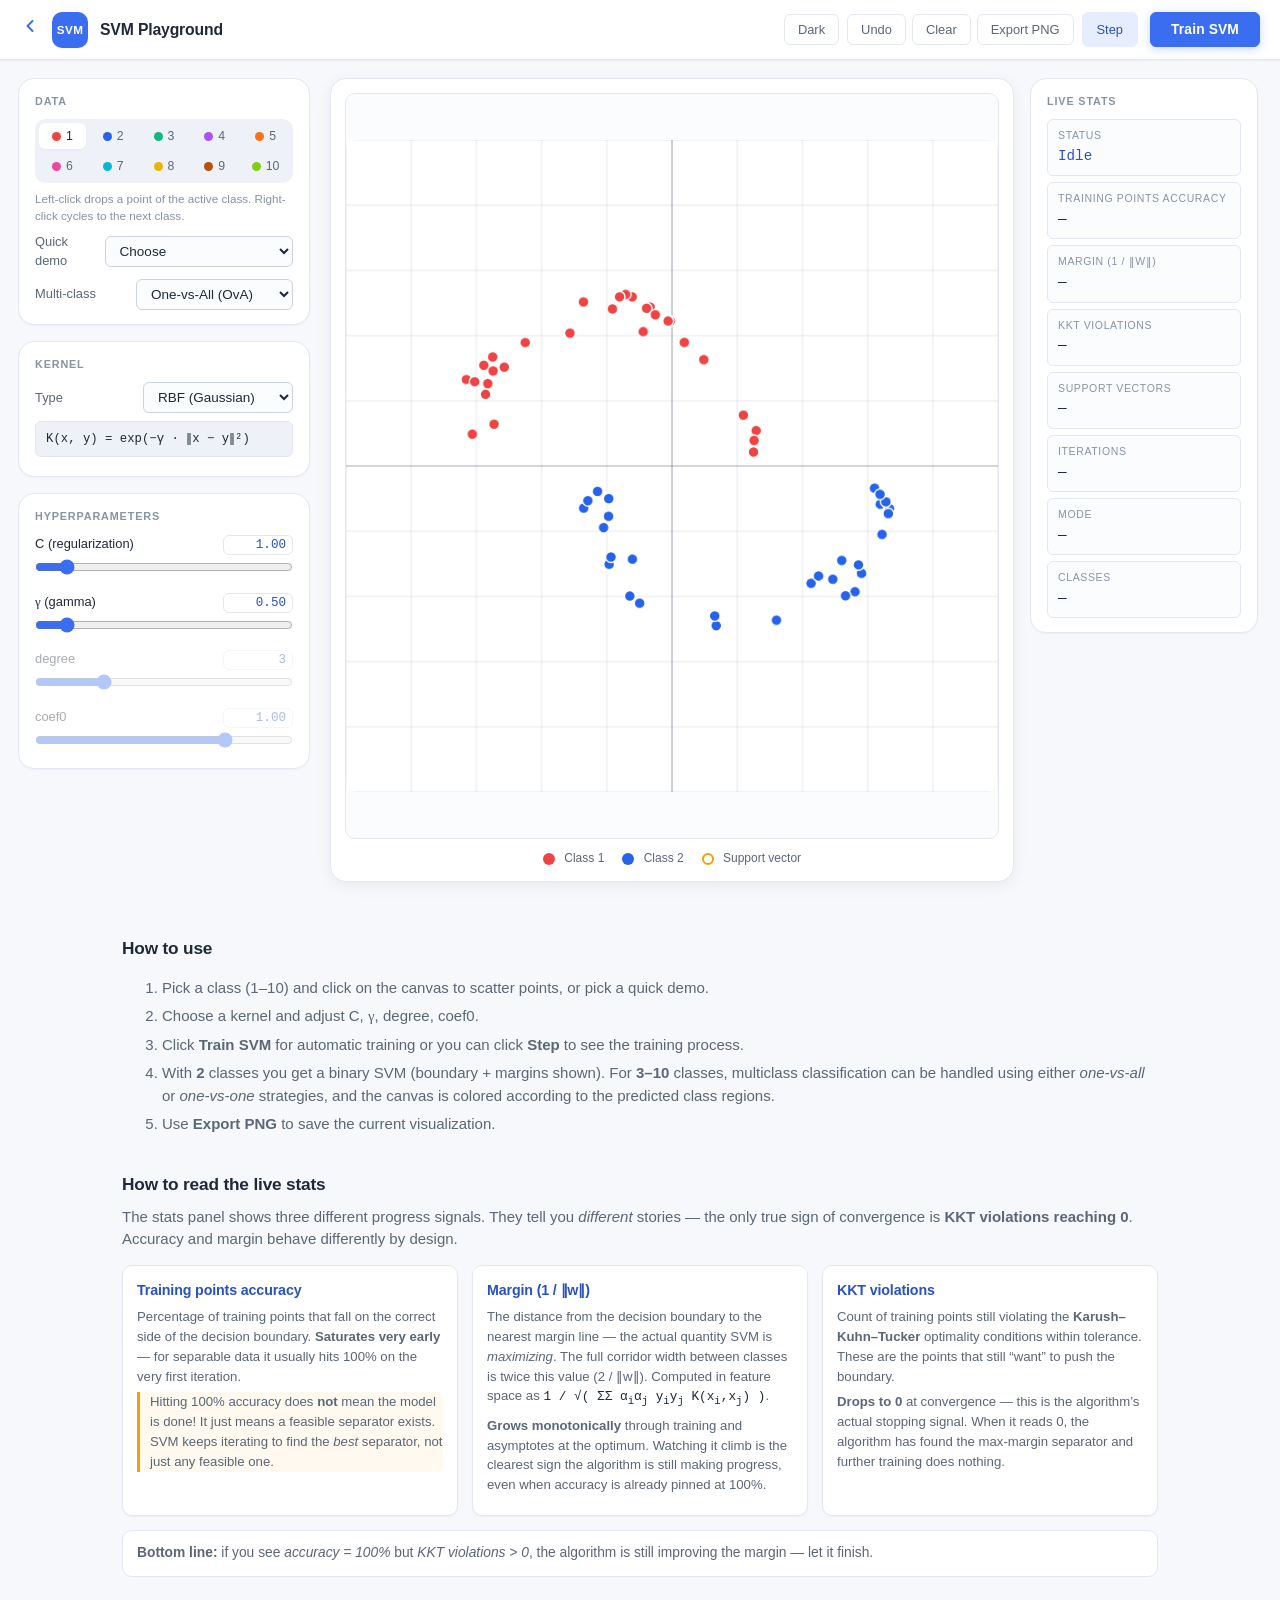
==== simulation.html @ 66a1f5a6 "feat: add landing page and refactor simulator into a dedicated page" ====
<!DOCTYPE html>
<html lang="en">
<head>
    <meta charset="UTF-8" />
    <meta name="viewport" content="width=device-width, initial-scale=1.0" />
    <title>SVM Playground — Interactive Simulation</title>
    <meta name="description" content="Train and visualize Support Vector Machines in real time. Choose kernels, tweak hyperparameters, and watch the decision boundary form." />
    <link rel="stylesheet" href="css/base.css" />
    <link rel="stylesheet" href="css/layout.css" />
    <link rel="stylesheet" href="css/components.css" />
    <script>
        // Apply persisted theme synchronously to avoid a flash of light mode.
        try {
            const t = localStorage.getItem('svm-theme');
            if (t === 'dark') document.documentElement.setAttribute('data-theme', 'dark');
        } catch (_) { /* localStorage may be blocked — fall back to light */ }
    </script>
</head>
<body>
    <header class="topbar" role="banner">
        <div class="brand">
            <a href="index.html" class="back-link" aria-label="Back to Learn">
                <svg width="20" height="20" viewBox="0 0 20 20" fill="none" aria-hidden="true">
                    <path d="M12.5 15L7.5 10L12.5 5" stroke="currentColor" stroke-width="2" stroke-linecap="round" stroke-linejoin="round"/>
                </svg>
            </a>
            <div class="logo" aria-hidden="true">SVM</div>
            <div class="brand-text">
                <h1>SVM Playground</h1>
            </div>
        </div>

        <div class="topbar-actions">
            <button id="btn-theme" class="btn btn-ghost btn-theme" aria-label="Toggle dark mode" aria-pressed="false">Dark</button>
            <div class="action-group">
                <button id="btn-undo"   class="btn btn-ghost">Undo</button>
                <button id="btn-clear"  class="btn btn-ghost">Clear</button>
                <button id="btn-export" class="btn btn-ghost">Export PNG</button>
            </div>
            <button id="btn-step"  class="btn btn-step">Step</button>
            <button id="btn-train" class="btn btn-primary btn-train">Train SVM</button>
        </div>
    </header>

    <main class="app-shell" role="main">
        <!-- ========== Left rail: data + kernel + sliders ========== -->
        <aside class="rail rail-left" aria-label="Controls">
            <section class="panel">
                <h2>Data</h2>
                <div class="class-toggle" role="group" aria-label="Active class">
                    <button class="class-btn active" data-class="1"><span class="dot dot-c1"></span> 1</button>
                    <button class="class-btn"        data-class="2"><span class="dot dot-c2"></span> 2</button>
                    <button class="class-btn"        data-class="3"><span class="dot dot-c3"></span> 3</button>
                    <button class="class-btn"        data-class="4"><span class="dot dot-c4"></span> 4</button>
                    <button class="class-btn"        data-class="5"><span class="dot dot-c5"></span> 5</button>
                    <button class="class-btn"        data-class="6"><span class="dot dot-c6"></span> 6</button>
                    <button class="class-btn"        data-class="7"><span class="dot dot-c7"></span> 7</button>
                    <button class="class-btn"        data-class="8"><span class="dot dot-c8"></span> 8</button>
                    <button class="class-btn"        data-class="9"><span class="dot dot-c9"></span> 9</button>
                    <button class="class-btn"        data-class="10"><span class="dot dot-c10"></span> 10</button>
                </div>
                <p class="hint">Left-click drops a point of the active class. Right-click cycles to the next class.</p>

                <div class="row">
                    <label for="demo-select">Quick demo</label>
                    <select id="demo-select">
                        <option value="">Choose</option>
                        <optgroup label="Binary">
                            <option value="linear">Linearly separable</option>
                            <option value="xor">XOR</option>
                            <option value="circles">Concentric circles</option>
                            <option value="moons">Two moons</option>
                            <option value="spiral">Two spirals</option>
                        </optgroup>
                        <optgroup label="Multi-class">
                            <option value="three-blobs">3 blobs</option>
                            <option value="four-blobs">4 blobs (corners)</option>
                            <option value="three-rings">3 concentric rings</option>
                            <option value="five-blobs">5 blobs (center + cardinal)</option>
                            <option value="ten-blobs">10 blobs (circle, K=10)</option>
                        </optgroup>
                    </select>
                </div>

                <div class="row">
                    <label for="multiclass-mode">Multi-class</label>
                    <select id="multiclass-mode">
                        <option value="ova" selected>One-vs-All (OvA)</option>
                        <option value="ovo">One-vs-One (OvO)</option>
                    </select>
                </div>
            </section>

            <section class="panel">
                <h2>Kernel</h2>
                <div class="row">
                    <label for="kernel-select">Type</label>
                    <select id="kernel-select">
                        <option value="linear">Linear</option>
                        <option value="poly">Polynomial</option>
                        <option value="rbf" selected>RBF (Gaussian)</option>
                        <option value="sigmoid">Sigmoid</option>
                    </select>
                </div>
                <p id="kernel-formula" class="formula"></p>
            </section>

            <section class="panel panel-params">
                <h2>Hyperparameters</h2>

                <div class="slider-row">
                    <div class="slider-label">
                        <span>C (regularization)</span>
                        <input id="out-c" class="slider-value" type="number" min="0.01" max="10" step="0.01" value="1.00" aria-label="C value" />
                    </div>
                    <input id="param-c" type="range" min="0.01" max="10" step="0.01" value="1" />
                </div>

                <div class="slider-row" data-param="gamma">
                    <div class="slider-label">
                        <span><span style="font-family:serif;">γ</span> (gamma)</span>
                        <input id="out-gamma" class="slider-value" type="number" min="0.01" max="5" step="0.01" value="0.50" aria-label="gamma value" />
                    </div>
                    <input id="param-gamma" type="range" min="0.01" max="5" step="0.01" value="0.5" />
                </div>

                <div class="slider-row" data-param="degree">
                    <div class="slider-label">
                        <span>degree</span>
                        <input id="out-degree" class="slider-value" type="number" min="2" max="6" step="1" value="3" aria-label="degree value" />
                    </div>
                    <input id="param-degree" type="range" min="2" max="6" step="1" value="3" />
                </div>

                <div class="slider-row" data-param="coef0">
                    <div class="slider-label">
                        <span>coef0</span>
                        <input id="out-coef0" class="slider-value" type="number" min="-2" max="2" step="0.01" value="1.00" aria-label="coef0 value" />
                    </div>
                    <input id="param-coef0" type="range" min="-2" max="2" step="0.01" value="1" />
                </div>
            </section>
        </aside>

        <!-- ========== Center: canvas ========== -->
        <section class="canvas-area" aria-label="Visualization">
            <div class="canvas-frame">
                <canvas id="canvas" width="720" height="720" aria-label="SVM visualization"></canvas>
            </div>
            <div id="legend" class="legend" aria-label="Legend"></div>
        </section>

        <!-- ========== Right rail: live stats ========== -->
        <aside class="rail rail-right" aria-label="Live stats">
            <section class="panel panel-stats">
                <h2>Live stats</h2>
                <div class="stats">
                    <div class="stat"><span class="stat-label">Status</span><span id="stat-status" class="stat-val">Idle</span></div>
                    <div class="stat"><span class="stat-label">Training points accuracy</span><span id="stat-acc" class="stat-val">—</span></div>
                    <div class="stat"><span class="stat-label">Margin (1 / &Vert;w&Vert;)</span><span id="stat-margin" class="stat-val">—</span></div>
                    <div class="stat"><span class="stat-label">KKT violations</span><span id="stat-kkt" class="stat-val">—</span></div>
                    <div class="stat"><span class="stat-label">Support vectors</span><span id="stat-sv" class="stat-val">—</span></div>
                    <div class="stat"><span class="stat-label">Iterations</span><span id="stat-iter" class="stat-val">—</span></div>
                    <div class="stat"><span class="stat-label">Mode</span><span id="stat-mode" class="stat-val">—</span></div>
                    <div class="stat"><span class="stat-label">Classes</span><span id="stat-classes" class="stat-val">—</span></div>
                </div>
            </section>
        </aside>
    </main>

    <!-- ========== Info sections (below the simulation) ========== -->
    <section id="how-to" class="info-section">
        <h2>How to use</h2>
        <ol>
            <li>Pick a class (1&ndash;10) and click on the canvas to scatter points, or pick a quick demo.</li>
            <li>Choose a kernel and adjust C, <span style="font-family:serif;">γ</span>, degree, coef0.</li>
            <li>Click <strong>Train SVM</strong> for automatic training or you can click 
                <strong>Step</strong> to see the training process.</li>
            <li>With <strong>2</strong> classes you get a binary SVM (boundary + margins shown). For <strong>3–10</strong>
                 classes, multiclass classification can be handled using either <em>one-vs-all</em> or <em>one-vs-one</em> 
                 strategies, and the canvas is colored according to the predicted class regions.</li>
            <li>Use <strong>Export PNG</strong> to save the current visualization.</li>
        </ol>
    </section>

    <section id="metrics" class="info-section">
        <h2>How to read the live stats</h2>
        <p>
            The stats panel shows three different progress signals. They tell you
            <em>different</em> stories &mdash; the only true sign of convergence is
            <strong>KKT violations reaching 0</strong>. Accuracy and margin behave 
            differently by design.
        </p>

        <div class="metrics-grid">
            <article>
                <h3>Training points accuracy</h3>
                <p>
                    Percentage of training points that fall on the correct side of the
                    decision boundary. <strong>Saturates very early</strong> &mdash; for
                    separable data it usually hits 100% on the very first iteration.
                </p>
                <p class="metric-warn">
                    Hitting 100% accuracy does <strong>not</strong> mean the model is done!
                    It just means a feasible separator exists. SVM keeps iterating to find
                    the <em>best</em> separator, not just any feasible one.
                </p>
            </article>

            <article>
                <h3>Margin (1 / &Vert;w&Vert;)</h3>
                <p>
                    The distance from the decision boundary to the nearest margin line &mdash; the actual
                    quantity SVM is <em>maximizing</em>. The full corridor width between classes is twice 
                    this value (2&nbsp;/&nbsp;&Vert;w&Vert;). Computed in feature space as
                    <span class="formula-inline">1 / &radic;( &Sigma;&Sigma; &alpha;<sub>i</sub>&alpha;<sub>j</sub> y<sub>i</sub>y<sub>j</sub> K(x<sub>i</sub>,x<sub>j</sub>) )</span>.
                </p>
                <p>
                    <strong>Grows monotonically</strong> through training and asymptotes at the
                    optimum. Watching it climb is the clearest sign the algorithm is still making
                    progress, even when accuracy is already pinned at 100%.
                </p>
            </article>

            <article>
                <h3>KKT violations</h3>
                <p>
                    Count of training points still violating the
                    <strong>Karush&ndash;Kuhn&ndash;Tucker</strong> optimality conditions
                    within tolerance. These are the points that still &ldquo;want&rdquo; to push
                    the boundary.
                </p>
                <p>
                    <strong>Drops to 0</strong> at convergence &mdash; this is the algorithm&rsquo;s
                    actual stopping signal. When it reads 0, the algorithm has found the
                    max-margin separator and further training does nothing.
                </p>
            </article>
        </div>

        <p class="metric-summary">
            <strong>Bottom line:</strong> if you see
            <em>accuracy = 100%</em> but <em>KKT violations &gt; 0</em>, the algorithm
            is still improving the margin &mdash; let it finish.
        </p>
    </section>

    <script type="module" src="js/main.js"></script>
</body>
</html>
---- css/base.css ----
/* =========================================================
   base.css — theme tokens, reset, typography
   ========================================================= */

:root {
    /* surface */
    --bg: #f6f8fb;
    --bg-soft: #eef2f8;
    --surface: #ffffff;
    --surface-2: #fbfcfe;
    --border: #e3e8f0;
    --border-strong: #cbd3e1;

    /* text */
    --text: #1f2937;
    --text-muted: #5b6776;
    --text-faint: #8893a4;

    /* accent */
    --accent: #3a6df0;
    --accent-strong: #2851c4;
    --accent-soft: #e6edff;

    /* canvas (kept identical in light/dark so the heatmap colors stay readable) */
    --canvas-bg: #ffffff;
    --canvas-axis: rgba(0, 0, 0, 0.08);

    /* class colors (1..10) */
    --c1:  #ef4444; --c1-soft:  #fde2e2;
    --c2:  #2563eb; --c2-soft:  #dde7fb;
    --c3:  #10b981; --c3-soft:  #d1fae5;
    --c4:  #a855f7; --c4-soft:  #f3e8ff;
    --c5:  #f97316; --c5-soft:  #ffedd5;
    --c6:  #ec4899; --c6-soft:  #fce7f3;
    --c7:  #06b6d4; --c7-soft:  #cffafe;
    --c8:  #eab308; --c8-soft:  #fef9c3;
    --c9:  #b45309; --c9-soft:  #fef3c7;
    --c10: #84cc16; --c10-soft: #ecfccb;

    /* annotations */
    --sv: #f59e0b;
    --boundary: #111827;
    --margin: #6b7280;

    /* shadow */
    --shadow-sm: 0 1px 2px rgba(15, 23, 42, 0.04);
    --shadow-md: 0 4px 16px rgba(15, 23, 42, 0.06);
    --shadow-lg: 0 12px 32px rgba(15, 23, 42, 0.08);

    /* scrollable rails — Firefox scrollbar-color + WebKit below */
    --scrollbar-track: var(--bg-soft);
    --scrollbar-thumb: #b4becf;
    --scrollbar-thumb-hover: #97a4b8;

    /* radii */
    --radius-sm: 6px;
    --radius: 10px;
    --radius-lg: 16px;

    /* fonts */
    --font: -apple-system, BlinkMacSystemFont, "Segoe UI", Roboto, "Helvetica Neue", Arial, sans-serif;
    --mono: "SFMono-Regular", Menlo, Consolas, monospace;

    /* app shell metrics */
    --topbar-h: 60px;
    --rail-left-w: 296px;
    --rail-right-w: 232px;
    --shell-gap: 16px;
    --shell-pad: 18px;
}

/* ---------- Dark theme ----------
   Activated by setting `data-theme="dark"` on <html>. The class color tokens
   (--c1..--c10, --sv) are kept identical so the canvas heatmap and class
   buttons read the same way. We also keep the canvas background white so
   the soft heatmap tints stay accurate. */
:root[data-theme="dark"] {
    --bg: #0b1220;
    --bg-soft: #0f172a;
    --surface: #111a2e;
    --surface-2: #0d1626;
    --border: #1f2a44;
    --border-strong: #2a395a;

    --text: #e2e8f0;
    --text-muted: #9aa6bd;
    --text-faint: #6b7691;

    --accent: #5b8cff;
    --accent-strong: #93b4ff;
    --accent-soft: rgba(91, 140, 255, 0.16);

    /* Boundary/margin tokens here only style the legend swatches outside
       the canvas — flipped to light so they're visible on dark surfaces.
       The actual on-canvas boundary color is hardcoded in JS and stays dark. */
    --boundary: #e2e8f0;
    --margin: #94a3b8;

    --shadow-sm: 0 1px 2px rgba(0, 0, 0, 0.4);
    --shadow-md: 0 4px 16px rgba(0, 0, 0, 0.5);
    --shadow-lg: 0 12px 32px rgba(0, 0, 0, 0.55);

    --scrollbar-track: var(--surface-2);
    --scrollbar-thumb: #3d4f70;
    --scrollbar-thumb-hover: #5a6f94;
}

* { box-sizing: border-box; }

html, body {
    margin: 0;
    padding: 0;
    background: var(--bg);
    color: var(--text);
    font-family: var(--font);
    font-size: 15px;
    line-height: 1.5;
    -webkit-font-smoothing: antialiased;
}

h1, h2, h3 { margin: 0; font-weight: 600; letter-spacing: -0.01em; }
h1 { font-size: 1.4rem; }
h2 { font-size: 1.05rem; }
h3 { font-size: 0.95rem; }
p  { margin: 0.4em 0; }
a  { color: var(--accent); text-decoration: none; }
a:hover { text-decoration: underline; }

select, input, button {
    font-family: inherit;
    font-size: 0.9rem;
}
select:focus, input:focus, button:focus {
    outline: 2px solid var(--accent-soft);
    outline-offset: 1px;
}

.formula {
    font-family: var(--mono);
    background: var(--bg-soft);
    border: 1px solid var(--border);
    border-radius: var(--radius-sm);
    padding: 8px 10px;
    font-size: 0.82rem;
    color: var(--text);
    margin-top: 8px;
    overflow-x: auto;
}
---- css/layout.css ----
/* =========================================================
   layout.css — page structure: topbar, no-scroll app shell,
                info sections, footer.

   The page is laid out as a "pro app" shell:

       ┌──────────────────────────────────────────────────────┐
       │  TOPBAR  brand · nav · …actions… · [Train SVM]       │  60px sticky
       ├────────────┬───────────────────────────┬─────────────┤
       │ left rail  │      canvas (square)      │ right rail  │
       │ (controls) │      + legend below       │ (live stats)│  100vh − topbar
       └────────────┴───────────────────────────┴─────────────┘
       (educational sections live below this shell, reachable
        only by intentional scrolling)
   ========================================================= */

/* ---------- Topbar ---------- */
.topbar {
    position: sticky;
    top: 0;
    z-index: 20;
    height: var(--topbar-h);
    display: flex;
    align-items: center;
    gap: 18px;
    padding: 0 20px;
    background: var(--surface);
    border-bottom: 1px solid var(--border);
    box-shadow: var(--shadow-sm);
}

.brand {
    display: flex;
    align-items: center;
    gap: 12px;
    flex-shrink: 0;
}
.logo {
    width: 36px;
    height: 36px;
    border-radius: var(--radius);
    background: var(--accent);
    color: #fff;
    display: grid;
    place-items: center;
    font-weight: 700;
    font-size: 0.78rem;
    letter-spacing: 0.04em;
    box-shadow: var(--shadow-sm);
}
.brand-text h1 {
    font-size: 1.05rem;
    line-height: 1;
}

.topbar-actions {
    margin-left: auto;
    display: flex;
    align-items: center;
    gap: 8px;
}
.action-group {
    display: flex;
    gap: 6px;
}

/* ---------- App shell ---------- */
.app-shell {
    height: calc(100vh - var(--topbar-h));
    display: grid;
    grid-template-columns: var(--rail-left-w) minmax(0, 1fr) var(--rail-right-w);
    gap: var(--shell-gap);
    padding: var(--shell-pad);
    overflow: hidden;
}

.rail {
    display: flex;
    flex-direction: column;
    gap: var(--shell-gap);
    min-height: 0;
    min-width: 0;
    overflow-y: auto;
    padding-right: 4px;
    scrollbar-width: thin;
    scrollbar-color: var(--scrollbar-thumb) var(--scrollbar-track);
}
.rail::-webkit-scrollbar {
    width: 8px;
}
.rail::-webkit-scrollbar-track {
    background: var(--scrollbar-track);
    border-radius: 4px;
}
.rail::-webkit-scrollbar-thumb {
    background: var(--scrollbar-thumb);
    border-radius: 4px;
}
.rail::-webkit-scrollbar-thumb:hover {
    background: var(--scrollbar-thumb-hover);
}

/* canvas-area is its own column; never scrolls */
.canvas-area {
    background: var(--surface);
    border: 1px solid var(--border);
    border-radius: var(--radius-lg);
    box-shadow: var(--shadow-md);
    padding: 14px;
    display: grid;
    grid-template-rows: minmax(0, 1fr) auto;
    gap: 10px;
    min-width: 0;
    min-height: 0;
    overflow: hidden;
}

/* ---------- Responsive ---------- */
@media (max-width: 1180px) {
    :root {
        --rail-left-w: 270px;
        --rail-right-w: 210px;
        --shell-gap: 14px;
        --shell-pad: 14px;
    }
}

/* Hard fallback for genuinely small screens only — stack and let the page
   scroll. We deliberately do NOT trigger this on short heights (e.g. typical
   1366×768 laptops with browser chrome have ~680px of usable height) because
   the 3-column shell handles low heights gracefully: the rails scroll
   internally and the canvas (square via container queries) shrinks to fit. */
@media (max-width: 900px), (max-height: 480px) {
    .app-shell {
        height: auto;
        grid-template-columns: 1fr;
        overflow: visible;
        padding: 16px;
    }
    .rail { overflow-y: visible; }
    .canvas-area { min-height: min(72vw, 480px); }
    .topbar { flex-wrap: wrap; height: auto; padding: 10px 16px; }
    .topbar-actions { flex-wrap: wrap; }
}

/* ---------- Info sections (below the app shell) ---------- */
.info-section {
    max-width: 1100px;
    margin: 36px auto;
    padding: 0 32px;
}
.info-section h2 { margin-bottom: 8px; font-size: 1.15rem; }
.info-section p  { color: var(--text-muted); }

.kernel-grid {
    display: grid;
    grid-template-columns: repeat(auto-fit, minmax(220px, 1fr));
    gap: 14px;
    margin-top: 14px;
}
.kernel-grid article {
    background: var(--surface);
    border: 1px solid var(--border);
    border-radius: var(--radius);
    padding: 14px;
    box-shadow: var(--shadow-sm);
}
.kernel-grid h3 { margin-bottom: 6px; color: var(--accent-strong); }
.kernel-grid p  { font-size: 0.88rem; }

/* ---------- Metrics explanation grid ---------- */
.metrics-grid {
    display: grid;
    grid-template-columns: repeat(auto-fit, minmax(260px, 1fr));
    gap: 14px;
    margin: 14px 0;
}
.metrics-grid article {
    background: var(--surface);
    border: 1px solid var(--border);
    border-radius: var(--radius);
    padding: 14px;
    box-shadow: var(--shadow-sm);
}
.metrics-grid h3 { margin-bottom: 6px; color: var(--accent-strong); }
.metrics-grid p  { font-size: 0.88rem; margin: 6px 0; }
.metric-warn {
    border-left: 3px solid #f59e0b;
    padding-left: 10px;
    background: rgba(245, 158, 11, 0.06);
    border-radius: 0 6px 6px 0;
}
.metric-summary {
    margin-top: 14px;
    padding: 12px 14px;
    background: var(--surface);
    border: 1px solid var(--border);
    border-radius: var(--radius);
    font-size: 0.92rem;
}
.formula-inline {
    font-family: ui-monospace, SFMono-Regular, monospace;
    font-size: 0.85rem;
    color: var(--text);
}

ol li { margin: 6px 0; color: var(--text-muted); }
---- css/components.css ----
/* =========================================================
   components.css — panels, buttons, sliders, toggles, stats,
                    canvas, legend.
   ========================================================= */

/* ---------- Panels (cards inside rails) ---------- */
.panel {
    background: var(--surface);
    border: 1px solid var(--border);
    border-radius: var(--radius-lg);
    padding: 14px 16px;
    box-shadow: var(--shadow-sm);
}
.panel h2 {
    font-size: 0.72rem;
    font-weight: 600;
    text-transform: uppercase;
    letter-spacing: 0.08em;
    color: var(--text-faint);
    margin-bottom: 10px;
}

/* ---------- Form rows ---------- */
.row {
    display: flex;
    align-items: center;
    justify-content: space-between;
    gap: 10px;
    margin: 8px 0 0;
}
.row label { color: var(--text-muted); font-size: 0.86rem; }

select {
    background: var(--surface-2);
    border: 1px solid var(--border-strong);
    color: var(--text);
    padding: 6px 10px;
    border-radius: var(--radius-sm);
    min-width: 150px;
}

/* ---------- Sliders ---------- */
.slider-row { margin: 10px 0 0; }
.slider-row:first-of-type { margin-top: 0; }
.slider-label {
    display: flex;
    justify-content: space-between;
    align-items: baseline;
    color: var(--text);
    font-size: 0.86rem;
    margin-bottom: 2px;
}
.slider-label output,
.slider-label .slider-value {
    font-family: var(--mono);
    color: var(--accent-strong);
    font-size: 0.84rem;
}
.slider-value {
    width: 70px;
    padding: 2px 6px;
    border: 1px solid var(--border);
    border-radius: 6px;
    background: var(--surface);
    color: var(--accent-strong);
    text-align: right;
    -moz-appearance: textfield;
}
.slider-value::-webkit-outer-spin-button,
.slider-value::-webkit-inner-spin-button {
    -webkit-appearance: none;
    margin: 0;
}
.slider-value:focus {
    outline: 2px solid var(--accent);
    outline-offset: 1px;
    border-color: var(--accent);
}
input[type="range"] {
    width: 100%;
    accent-color: var(--accent);
    margin: 2px 0 0;
}
.slider-row.disabled { opacity: 0.38; pointer-events: none; }

/* ---------- Buttons ---------- */
.btn {
    cursor: pointer;
    border: 1px solid var(--border-strong);
    background: var(--surface-2);
    color: var(--text);
    padding: 7px 13px;
    border-radius: var(--radius-sm);
    font-size: 0.86rem;
    font-weight: 500;
    transition: transform 0.05s ease, box-shadow 0.15s ease,
                background 0.15s ease, border-color 0.15s ease;
}
.btn:hover  { background: var(--bg-soft); border-color: var(--text-faint); }
.btn:active { transform: translateY(1px); }

.btn-ghost {
    background: transparent;
    border-color: var(--border);
    color: var(--text-muted);
}
.btn-ghost:hover { background: var(--bg-soft); color: var(--text); }

.btn-primary {
    background: var(--accent);
    border-color: var(--accent);
    color: #fff;
    box-shadow: var(--shadow-sm);
}
.btn-primary:hover {
    background: var(--accent-strong);
    border-color: var(--accent-strong);
}

/* The Train button is the page's primary CTA — give it weight. */
.btn-train {
    padding: 9px 20px;
    font-size: 0.92rem;
    font-weight: 600;
    letter-spacing: 0.01em;
    box-shadow: 0 2px 10px rgba(58, 109, 240, 0.28);
    margin-left: 4px;
}
.btn-train:hover {
    box-shadow: 0 4px 14px rgba(58, 109, 240, 0.38);
}

/* Step is a secondary action that mirrors Train's height for visual balance. */
.btn-step {
    padding: 9px 14px;
    font-weight: 500;
    border-color: var(--accent-soft);
    color: var(--accent-strong);
    background: var(--accent-soft);
}
.btn-step:hover {
    background: #d8e3ff;
    border-color: #b9caff;
}
:root[data-theme="dark"] .btn-step:hover {
    background: rgba(91, 140, 255, 0.28);
    border-color: rgba(91, 140, 255, 0.5);
}

/* ---------- Class toggle (10 classes, 5 cols × 2 rows) ---------- */
.class-toggle {
    display: grid;
    grid-template-columns: repeat(5, 1fr);
    gap: 4px;
    background: var(--bg-soft);
    padding: 4px;
    border-radius: var(--radius);
}
.class-btn {
    border: none;
    background: transparent;
    padding: 6px 2px;
    border-radius: var(--radius-sm);
    cursor: pointer;
    color: var(--text-muted);
    display: flex;
    align-items: center;
    justify-content: center;
    gap: 5px;
    font-weight: 500;
    font-size: 0.82rem;
    transition: all 0.15s ease;
}
.class-btn.active {
    background: var(--surface);
    color: var(--text);
    box-shadow: var(--shadow-sm);
}
.dot {
    width: 9px; height: 9px; border-radius: 50%;
    display: inline-block;
}
.dot-c1  { background: var(--c1); }
.dot-c2  { background: var(--c2); }
.dot-c3  { background: var(--c3); }
.dot-c4  { background: var(--c4); }
.dot-c5  { background: var(--c5); }
.dot-c6  { background: var(--c6); }
.dot-c7  { background: var(--c7); }
.dot-c8  { background: var(--c8); }
.dot-c9  { background: var(--c9); }
.dot-c10 { background: var(--c10); }

.hint {
    font-size: 0.78rem;
    color: var(--text-faint);
    margin: 8px 0 4px;
    line-height: 1.4;
}

/* ---------- Checkboxes ---------- */
.checkbox {
    display: inline-flex;
    align-items: center;
    gap: 6px;
    color: var(--text-muted);
    font-size: 0.85rem;
    cursor: pointer;
    user-select: none;
}
.checkbox input { accent-color: var(--accent); }
.checkbox-inline { padding: 4px 6px; }

/* ---------- Stats (right rail) ---------- */
.stats {
    display: grid;
    grid-template-columns: 1fr;
    gap: 6px;
}
.stat {
    background: var(--surface-2);
    border: 1px solid var(--border);
    border-radius: var(--radius-sm);
    padding: 8px 10px;
    display: flex;
    flex-direction: column;
}
.stat-label {
    font-size: 0.7rem;
    color: var(--text-faint);
    text-transform: uppercase;
    letter-spacing: 0.06em;
}
.stat-val {
    font-family: var(--mono);
    color: var(--text);
    font-size: 0.95rem;
    margin-top: 2px;
    word-break: break-word;
}

/* Make the Status row pop — it changes during training. */
.panel-stats .stat:first-child .stat-val { color: var(--accent-strong); }

/* ---------- Canvas + legend ---------- */
.canvas-frame {
    min-width: 0;
    min-height: 0;
    display: grid;
    place-items: center;
    container-type: size;
    background: var(--surface-2);
    border-radius: var(--radius);
    border: 1px solid var(--border);
    overflow: hidden;
}
canvas {
    /* Pick the largest square that fits inside the container. */
    width:  min(100cqw, 100cqh);
    height: min(100cqw, 100cqh);
    aspect-ratio: 1 / 1;
    background: #fff;
    border-radius: var(--radius);
    cursor: crosshair;
    display: block;
}

.legend {
    display: flex;
    flex-wrap: wrap;
    gap: 8px 18px;
    color: var(--text-muted);
    font-size: 0.8rem;
    padding: 0 4px;
    align-items: center;
    justify-content: center;
}
.legend i {
    display: inline-block;
    margin-right: 6px;
    vertical-align: middle;
}
.sw { width: 12px; height: 12px; border-radius: 50%; }
.sw-c1  { background: var(--c1); }
.sw-c2  { background: var(--c2); }
.sw-c3  { background: var(--c3); }
.sw-c4  { background: var(--c4); }
.sw-c5  { background: var(--c5); }
.sw-c6  { background: var(--c6); }
.sw-c7  { background: var(--c7); }
.sw-c8  { background: var(--c8); }
.sw-c9  { background: var(--c9); }
.sw-c10 { background: var(--c10); }
.sw-sv  { background: transparent; border: 2px solid var(--sv); }
.sw-bnd { width: 22px; height: 0; border-top: 2px solid var(--boundary); border-radius: 0; }
.sw-mar { width: 22px; height: 0; border-top: 2px dashed var(--margin); border-radius: 0; }

/* On stacked layouts (genuinely small screens), give the canvas a usable height. */
@media (max-width: 900px), (max-height: 480px) {
    .canvas-frame { min-height: min(72vw, 560px); }
    canvas { width: 100%; height: auto; }
}
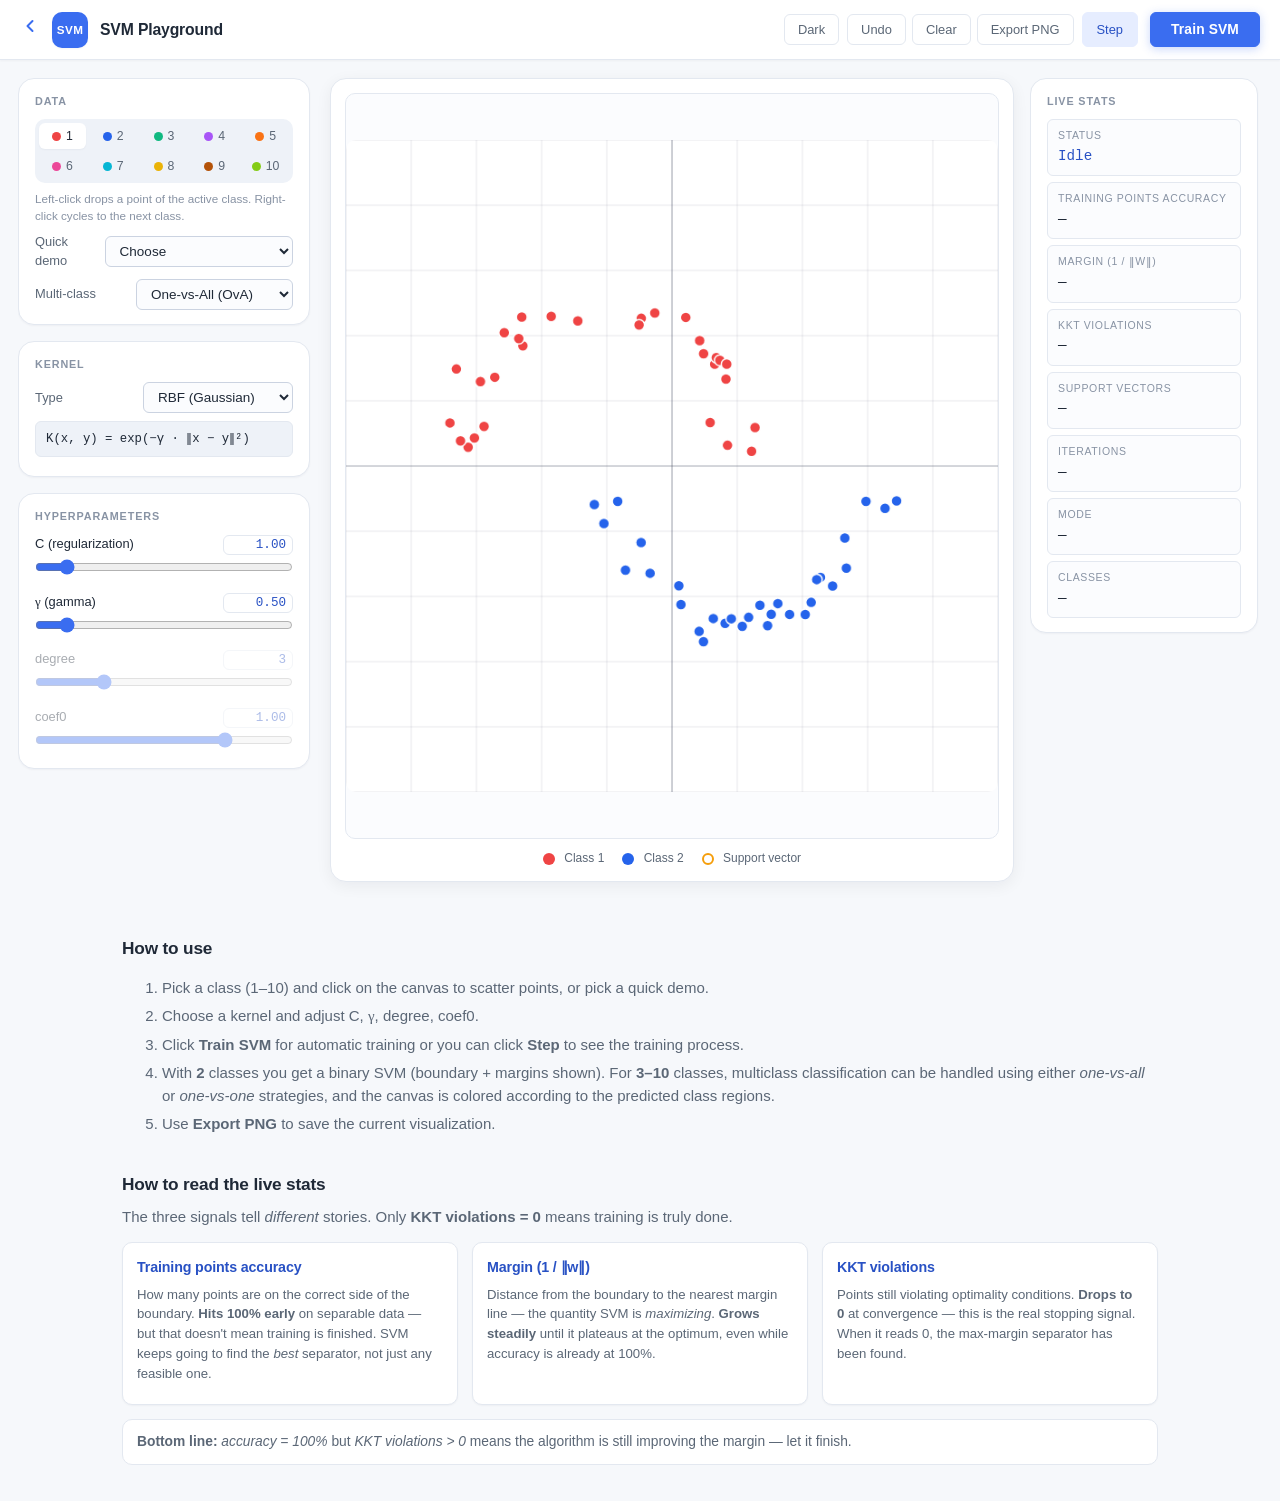
==== commit e0da4653: "refactor: simplified the 'how to read the live stats' section" ====
--- a/simulation.html
+++ b/simulation.html
@@ -185,63 +185,27 @@
 
     <section id="metrics" class="info-section">
         <h2>How to read the live stats</h2>
-        <p>
-            The stats panel shows three different progress signals. They tell you
-            <em>different</em> stories &mdash; the only true sign of convergence is
-            <strong>KKT violations reaching 0</strong>. Accuracy and margin behave 
-            differently by design.
-        </p>
+        <p>The three signals tell <em>different</em> stories. Only <strong>KKT violations = 0</strong> means training is truly done.</p>
 
         <div class="metrics-grid">
             <article>
                 <h3>Training points accuracy</h3>
-                <p>
-                    Percentage of training points that fall on the correct side of the
-                    decision boundary. <strong>Saturates very early</strong> &mdash; for
-                    separable data it usually hits 100% on the very first iteration.
-                </p>
-                <p class="metric-warn">
-                    Hitting 100% accuracy does <strong>not</strong> mean the model is done!
-                    It just means a feasible separator exists. SVM keeps iterating to find
-                    the <em>best</em> separator, not just any feasible one.
-                </p>
+                <p>How many points are on the correct side of the boundary. <strong>Hits 100% early</strong> on separable data — but that doesn't mean training is finished. SVM keeps going to find the <em>best</em> separator, not just any feasible one.</p>
             </article>
 
             <article>
                 <h3>Margin (1 / &Vert;w&Vert;)</h3>
-                <p>
-                    The distance from the decision boundary to the nearest margin line &mdash; the actual
-                    quantity SVM is <em>maximizing</em>. The full corridor width between classes is twice 
-                    this value (2&nbsp;/&nbsp;&Vert;w&Vert;). Computed in feature space as
-                    <span class="formula-inline">1 / &radic;( &Sigma;&Sigma; &alpha;<sub>i</sub>&alpha;<sub>j</sub> y<sub>i</sub>y<sub>j</sub> K(x<sub>i</sub>,x<sub>j</sub>) )</span>.
-                </p>
-                <p>
-                    <strong>Grows monotonically</strong> through training and asymptotes at the
-                    optimum. Watching it climb is the clearest sign the algorithm is still making
-                    progress, even when accuracy is already pinned at 100%.
-                </p>
+                <p>Distance from the boundary to the nearest margin line — the quantity SVM is <em>maximizing</em>. <strong>Grows steadily</strong> until it plateaus at the optimum, even while accuracy is already at 100%.</p>
             </article>
 
             <article>
                 <h3>KKT violations</h3>
-                <p>
-                    Count of training points still violating the
-                    <strong>Karush&ndash;Kuhn&ndash;Tucker</strong> optimality conditions
-                    within tolerance. These are the points that still &ldquo;want&rdquo; to push
-                    the boundary.
-                </p>
-                <p>
-                    <strong>Drops to 0</strong> at convergence &mdash; this is the algorithm&rsquo;s
-                    actual stopping signal. When it reads 0, the algorithm has found the
-                    max-margin separator and further training does nothing.
-                </p>
+                <p>Points still violating optimality conditions. <strong>Drops to 0</strong> at convergence — this is the real stopping signal. When it reads 0, the max-margin separator has been found.</p>
             </article>
         </div>
 
         <p class="metric-summary">
-            <strong>Bottom line:</strong> if you see
-            <em>accuracy = 100%</em> but <em>KKT violations &gt; 0</em>, the algorithm
-            is still improving the margin &mdash; let it finish.
+            <strong>Bottom line:</strong> <em>accuracy = 100%</em> but <em>KKT violations &gt; 0</em> means the algorithm is still improving the margin &mdash; let it finish.
         </p>
     </section>
 
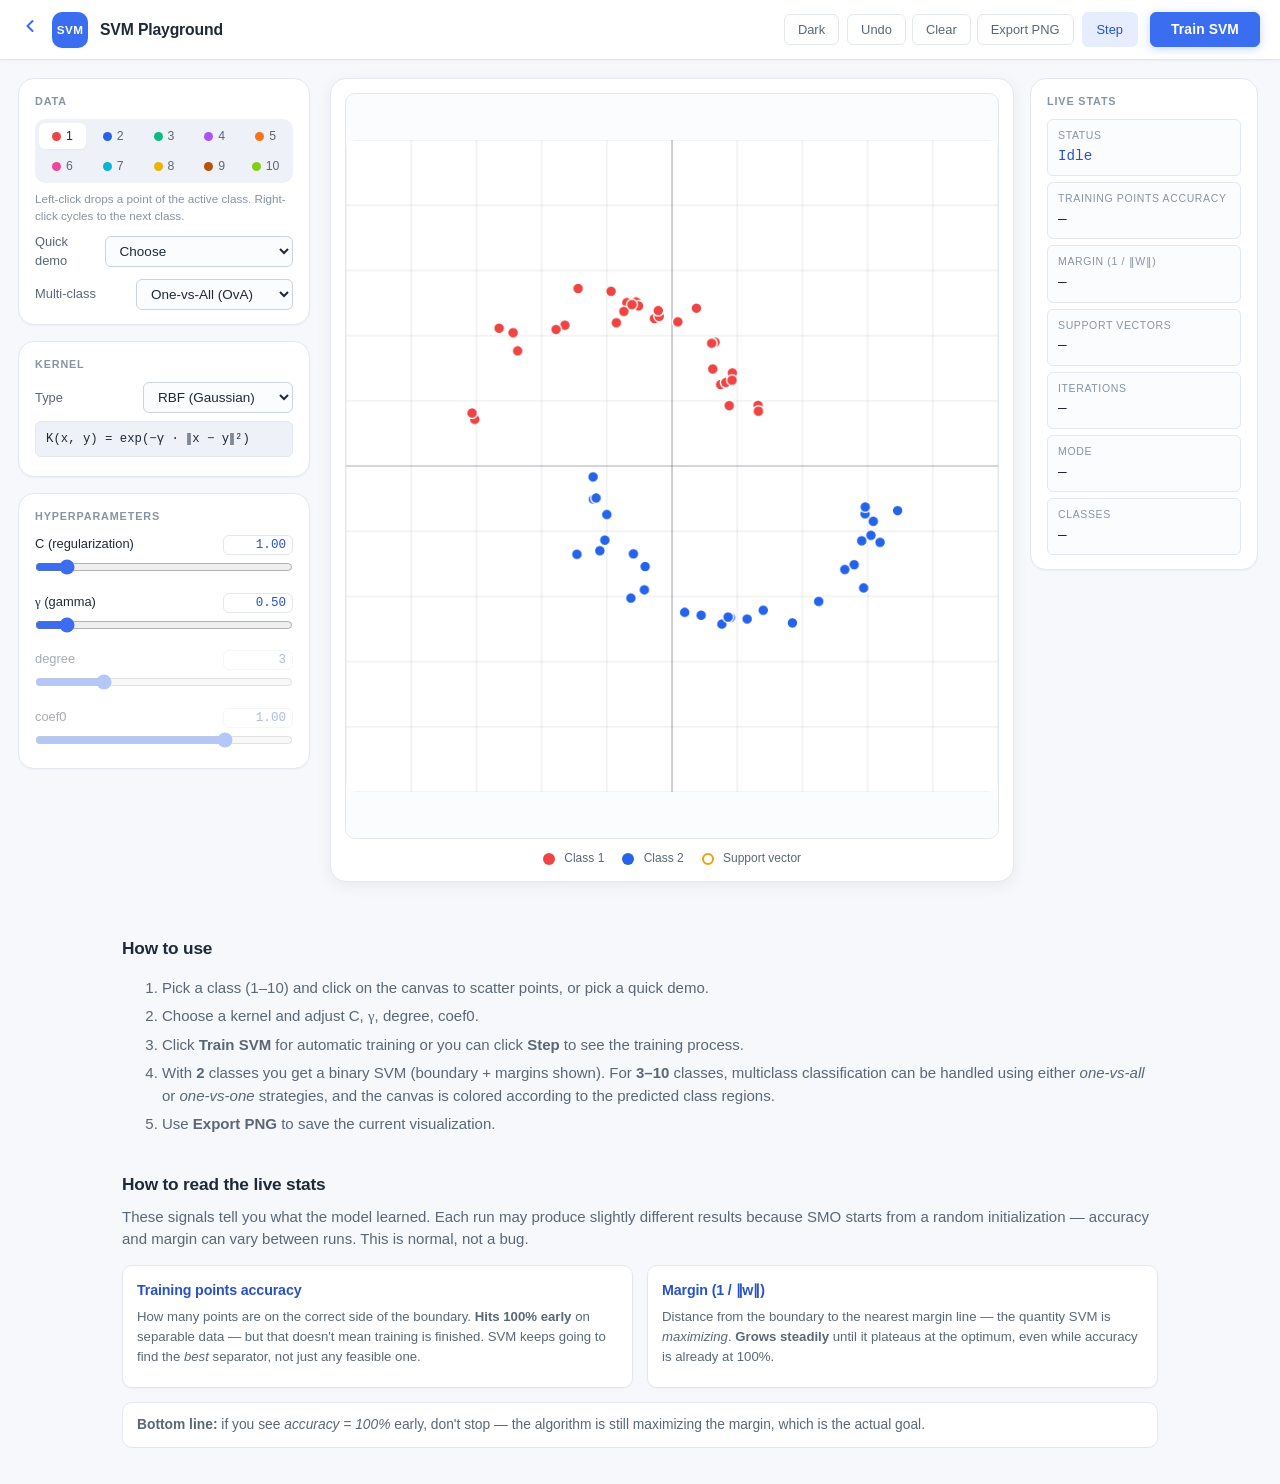
==== commit a563528c: "refactor: remove KKT violations metric" ====
--- a/simulation.html
+++ b/simulation.html
@@ -5,6 +5,7 @@
     <meta name="viewport" content="width=device-width, initial-scale=1.0" />
     <title>SVM Playground — Interactive Simulation</title>
     <meta name="description" content="Train and visualize Support Vector Machines in real time. Choose kernels, tweak hyperparameters, and watch the decision boundary form." />
+    <link rel="icon" href="data:image/svg+xml,<svg xmlns='http://www.w3.org/2000/svg' viewBox='0 0 100 100'><rect rx='20' width='100' height='100' fill='%233a6df0'/><text x='50' y='72' font-size='52' font-weight='700' fill='white' text-anchor='middle' font-family='sans-serif'>SVM</text></svg>" />
     <link rel="stylesheet" href="css/base.css" />
     <link rel="stylesheet" href="css/layout.css" />
     <link rel="stylesheet" href="css/components.css" />
@@ -158,7 +159,6 @@
                     <div class="stat"><span class="stat-label">Status</span><span id="stat-status" class="stat-val">Idle</span></div>
                     <div class="stat"><span class="stat-label">Training points accuracy</span><span id="stat-acc" class="stat-val">—</span></div>
                     <div class="stat"><span class="stat-label">Margin (1 / &Vert;w&Vert;)</span><span id="stat-margin" class="stat-val">—</span></div>
-                    <div class="stat"><span class="stat-label">KKT violations</span><span id="stat-kkt" class="stat-val">—</span></div>
                     <div class="stat"><span class="stat-label">Support vectors</span><span id="stat-sv" class="stat-val">—</span></div>
                     <div class="stat"><span class="stat-label">Iterations</span><span id="stat-iter" class="stat-val">—</span></div>
                     <div class="stat"><span class="stat-label">Mode</span><span id="stat-mode" class="stat-val">—</span></div>
@@ -185,7 +185,9 @@
 
     <section id="metrics" class="info-section">
         <h2>How to read the live stats</h2>
-        <p>The three signals tell <em>different</em> stories. Only <strong>KKT violations = 0</strong> means training is truly done.</p>
+        <p>These signals tell you what the model learned. Each run may produce slightly 
+            different results because SMO starts from a random initialization &mdash; accuracy
+             and margin can vary between runs. This is normal, not a bug.</p>
 
         <div class="metrics-grid">
             <article>
@@ -197,15 +199,10 @@
                 <h3>Margin (1 / &Vert;w&Vert;)</h3>
                 <p>Distance from the boundary to the nearest margin line — the quantity SVM is <em>maximizing</em>. <strong>Grows steadily</strong> until it plateaus at the optimum, even while accuracy is already at 100%.</p>
             </article>
-
-            <article>
-                <h3>KKT violations</h3>
-                <p>Points still violating optimality conditions. <strong>Drops to 0</strong> at convergence — this is the real stopping signal. When it reads 0, the max-margin separator has been found.</p>
-            </article>
         </div>
 
         <p class="metric-summary">
-            <strong>Bottom line:</strong> <em>accuracy = 100%</em> but <em>KKT violations &gt; 0</em> means the algorithm is still improving the margin &mdash; let it finish.
+            <strong>Bottom line:</strong> if you see <em>accuracy = 100%</em> early, don't stop &mdash; the algorithm is still maximizing the margin, which is the actual goal.
         </p>
     </section>
 
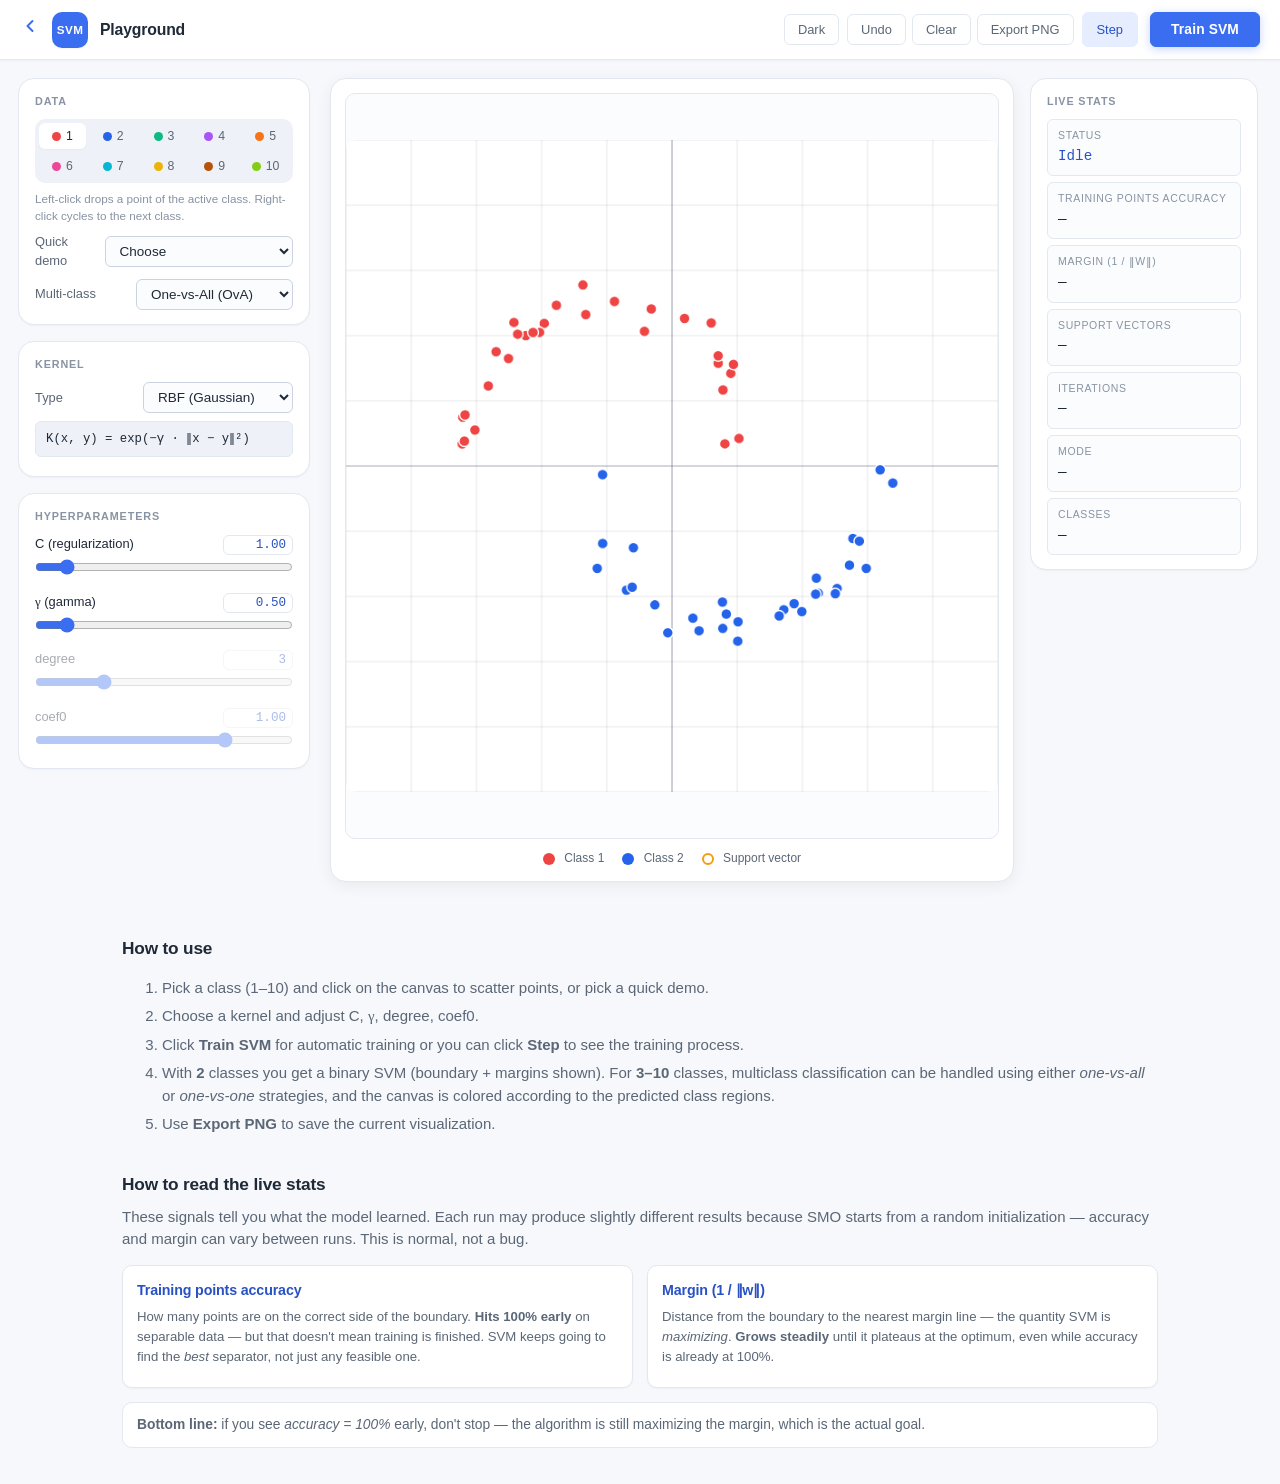
==== commit f1bd17cd: "fix "Try it now" button on mobile" ====
--- a/simulation.html
+++ b/simulation.html
@@ -27,7 +27,7 @@
             </a>
             <div class="logo" aria-hidden="true">SVM</div>
             <div class="brand-text">
-                <h1>SVM Playground</h1>
+                <h1>Playground</h1>
             </div>
         </div>
 
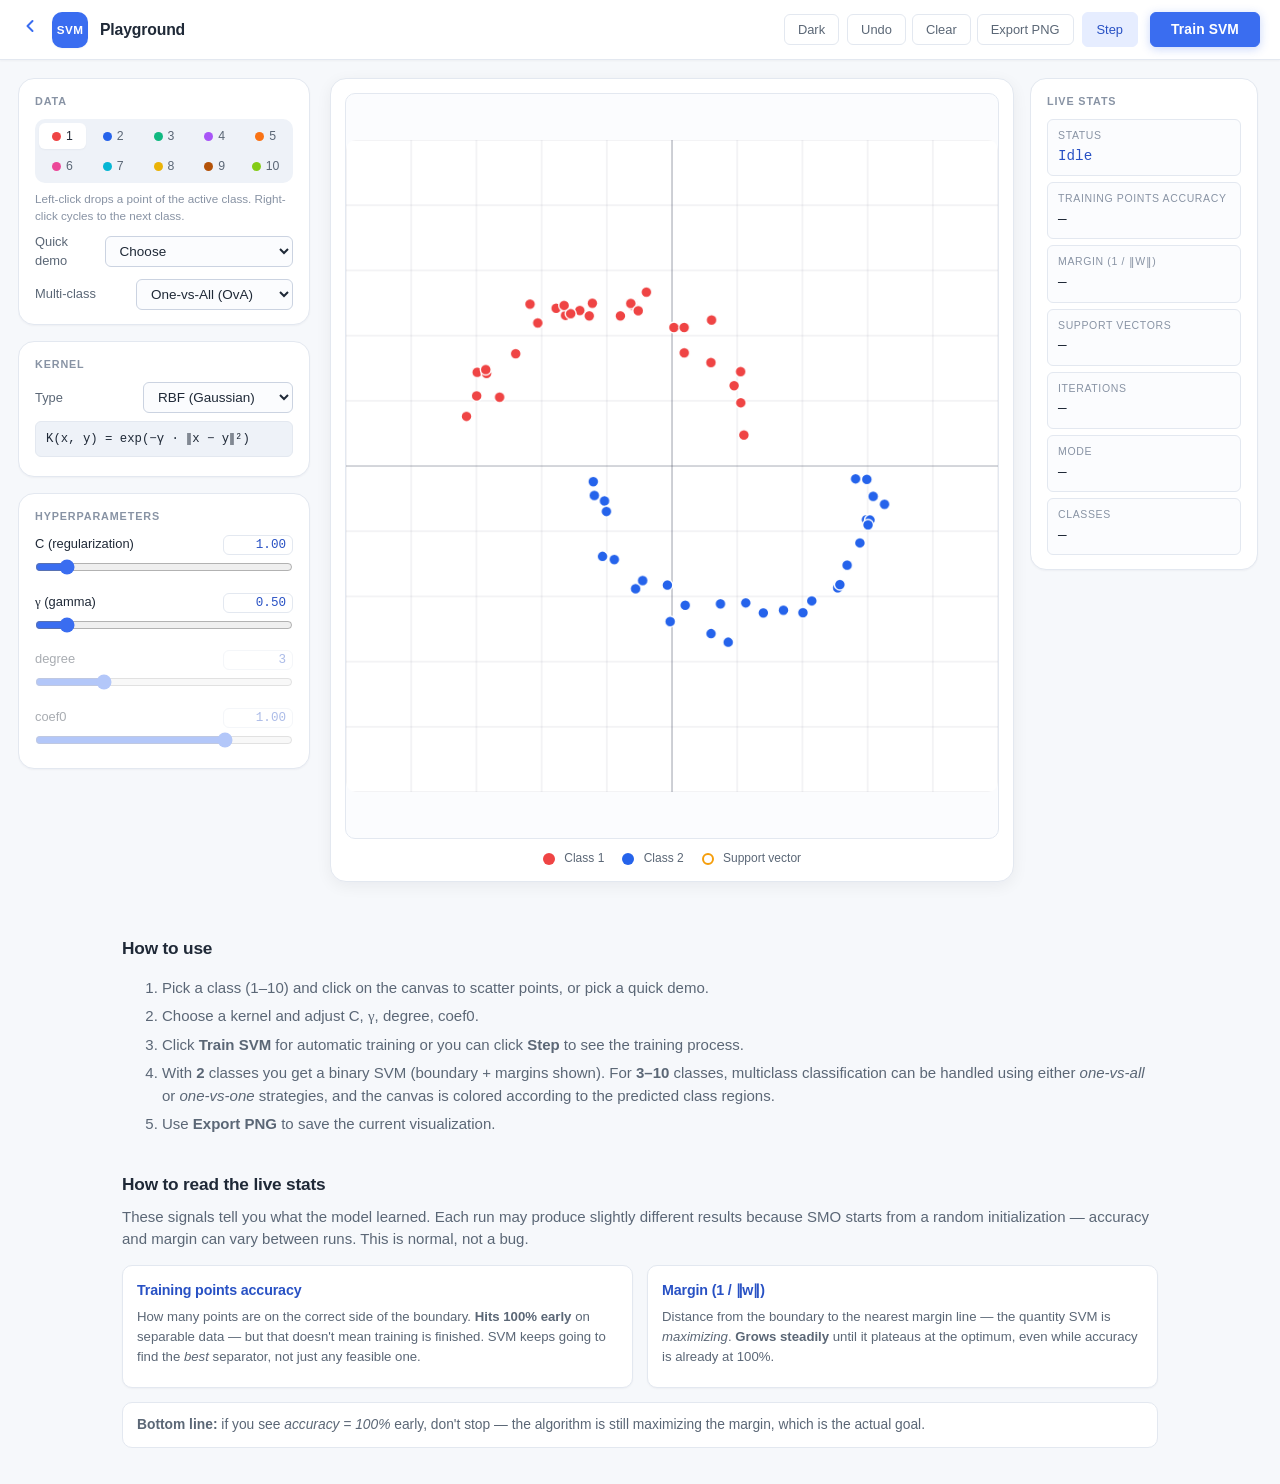
==== commit 4bb35df1: "refactor: remove sigmoid kernel function" ====
--- a/simulation.html
+++ b/simulation.html
@@ -100,7 +100,6 @@
                         <option value="linear">Linear</option>
                         <option value="poly">Polynomial</option>
                         <option value="rbf" selected>RBF (Gaussian)</option>
-                        <option value="sigmoid">Sigmoid</option>
                     </select>
                 </div>
                 <p id="kernel-formula" class="formula"></p>
